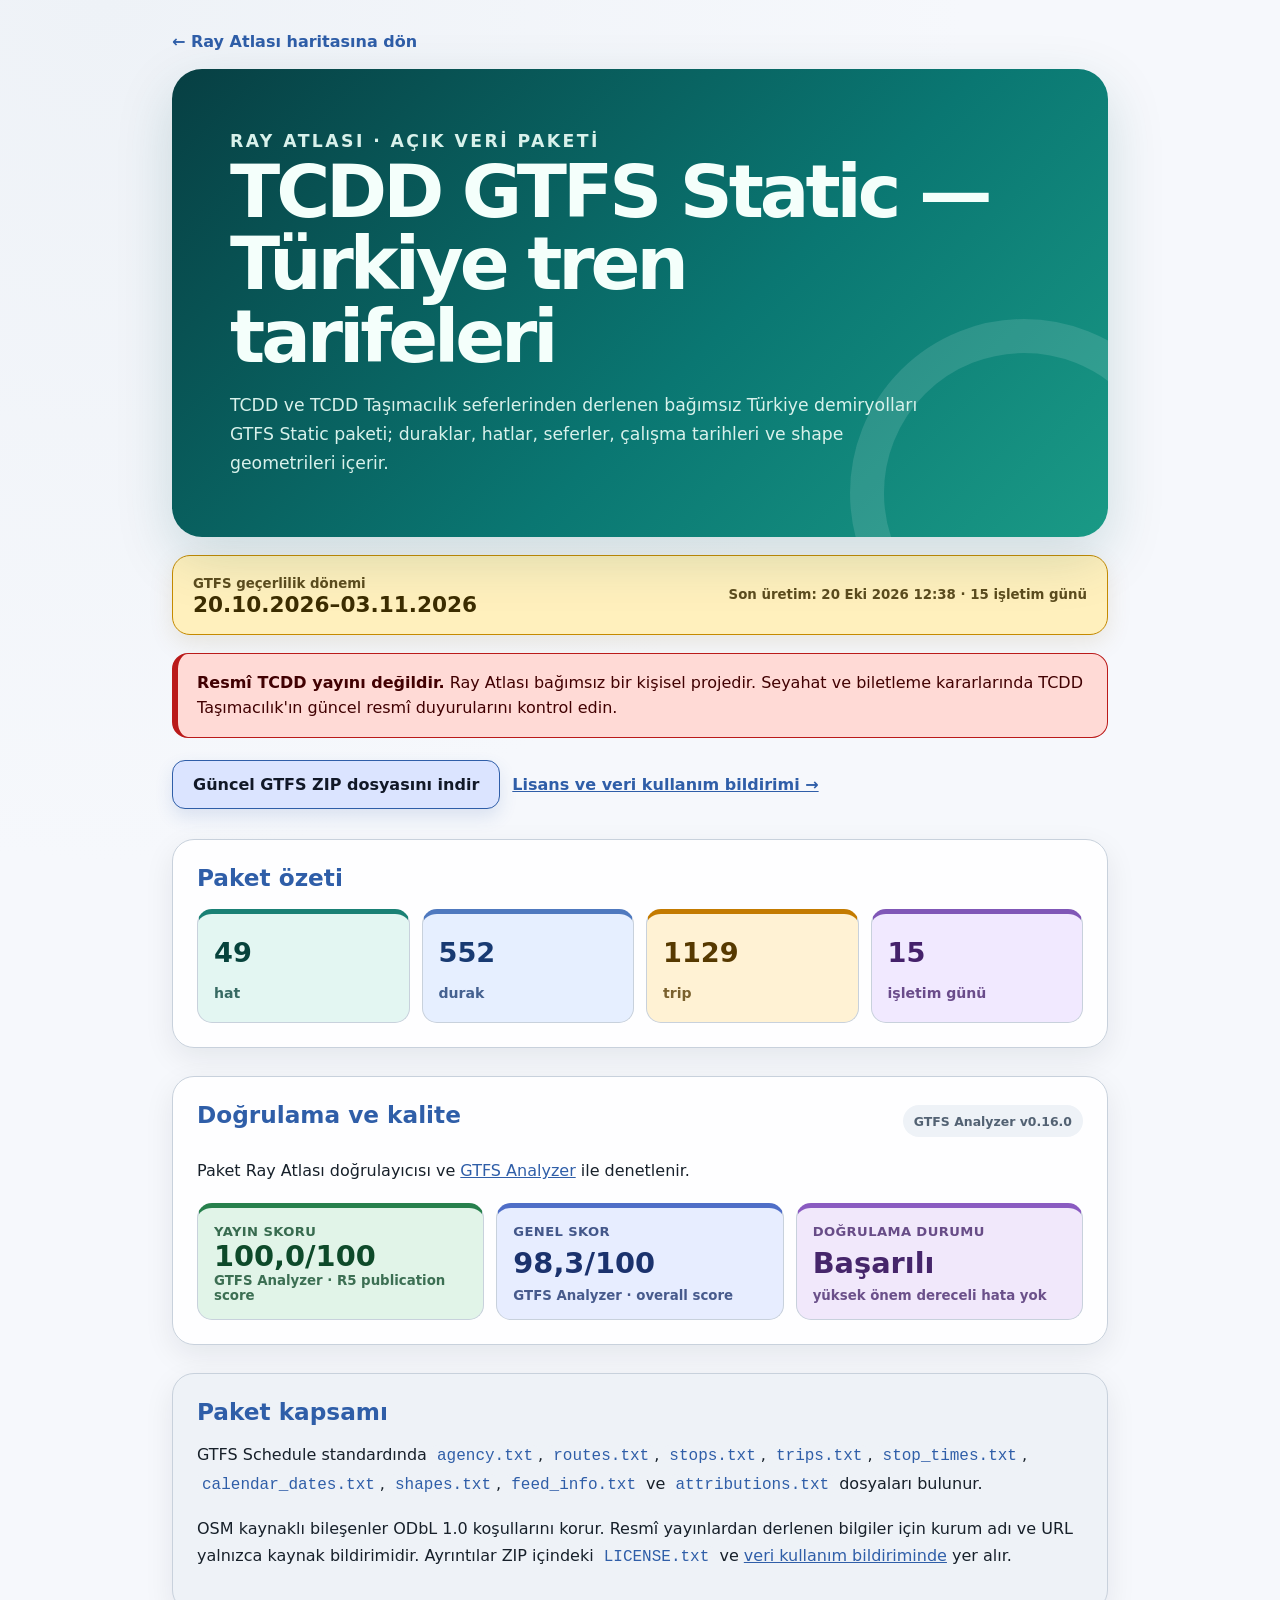
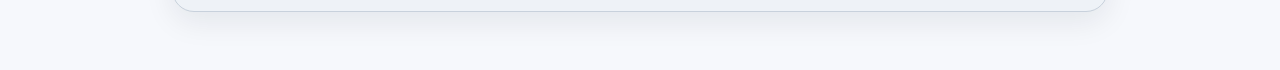
==== gtfs/index.html @ 7797ebd6 "Hat seçimini planlı shape ile sınırla" ====
<!doctype html>
<html lang="tr">
  <head>
    <meta charset="UTF-8" />
    <meta name="viewport" content="width=device-width, initial-scale=1.0" />
    <title>TCDD GTFS Static İndir — Türkiye Tren Tarifeleri | Ray Atlası</title>
    <meta name="description" content="TCDD ve TCDD Taşımacılık seferlerinden derlenen bağımsız Türkiye demiryolları GTFS Static paketi; duraklar, hatlar, seferler, çalışma tarihleri ve shape geometrileri içerir." />
    <meta name="keywords" content="TCDD GTFS, TCDD Taşımacılık GTFS, Türkiye GTFS, tren tarifesi GTFS, GTFS Static indir" />
    <meta name="robots" content="index, follow" />
    <meta name="ray-atlasi-provenance" content="sha256:fd8317ec7fb9552a9656e01d787639be2ee149afa54a4420a0cd7dae3a42f9be" />
    <link rel="provenance" href="../data/provenance.json" />
    <link rel="canonical" href="https://ttezer.github.io/tr-railways/gtfs/" />
    <meta property="og:title" content="TCDD GTFS Static İndir | Ray Atlası" />
    <meta property="og:description" content="TCDD ve TCDD Taşımacılık seferlerinden derlenen bağımsız Türkiye demiryolları GTFS Static paketi; duraklar, hatlar, seferler, çalışma tarihleri ve shape geometrileri içerir." />
    <meta property="og:type" content="website" />
    <meta property="og:url" content="https://ttezer.github.io/tr-railways/gtfs/" />
    <meta property="og:image" content="https://ttezer.github.io/tr-railways/og.png" />
    <script type="application/ld+json">{"@context":"https://schema.org","@type":"Dataset","name":"Türkiye Demiryolları GTFS Static","alternateName":["TCDD GTFS","TCDD Taşımacılık GTFS"],"description":"TCDD ve TCDD Taşımacılık seferlerinden derlenen bağımsız Türkiye demiryolları GTFS Static paketi; duraklar, hatlar, seferler, çalışma tarihleri ve shape geometrileri içerir.","url":"https://ttezer.github.io/tr-railways/gtfs/","inLanguage":"tr","temporalCoverage":"20261020/20261103","dateModified":"2026-10-20","creator":{"@type":"Person","name":"Tacettin Tezer"},"publisher":{"@type":"Organization","name":"Ray Atlası","url":"https://ttezer.github.io/tr-railways/"},"isBasedOn":"https://www.tcddtasimacilik.gov.tr/","license":"https://ttezer.github.io/tr-railways/DATA_LICENSE.txt","distribution":{"@type":"DataDownload","encodingFormat":"application/zip","contentUrl":"https://ttezer.github.io/tr-railways/gtfs/latest.zip","name":"latest.zip"}}</script>
    <style>
      :root {
        color-scheme: light dark;
        font-family: "Google Sans", "Inter", ui-sans-serif, system-ui, -apple-system, sans-serif;
        --page: #f6f8fc;
        --on-page: #17202a;
        --surface: #ffffff;
        --surface-variant: #eef2f7;
        --outline: #c8d1dc;
        --primary: #2f5ea8;
        --primary-hover: #234a88;
        --download-bg: #dbe4ff;
        --download-on: #111827;
        --download-hover: #c8d5f6;
        --warning-container: #fff0bd;
        --on-warning-container: #3c2d00;
        --warning-outline: #c58a00;
        --error-container: #ffdad6;
        --on-error-container: #410002;
        --error-outline: #ba1a1a;
        --muted: #536273;
        --summary-1-bg: #e3f6f2;
        --summary-1-on: #07433c;
        --summary-1-accent: #1a8175;
        --summary-2-bg: #e6efff;
        --summary-2-on: #183a72;
        --summary-2-accent: #4f79bf;
        --summary-3-bg: #fff2d4;
        --summary-3-on: #563900;
        --summary-3-accent: #c47b00;
        --summary-4-bg: #f1e9ff;
        --summary-4-on: #45216b;
        --summary-4-accent: #8057b7;
        --publication-bg: #e1f4e8;
        --publication-on: #0e4a2a;
        --publication-accent: #27804d;
        --overall-bg: #e7edff;
        --overall-on: #1b326d;
        --overall-accent: #4f6ec7;
        --status-bg: #f1e8fb;
        --status-on: #46266b;
        --status-accent: #8a5bc1;
      }
      @media (prefers-color-scheme: dark) {
        :root {
          --page: #0e141b;
          --on-page: #e6ebf2;
          --surface: #161d26;
          --surface-variant: #202a35;
          --outline: #3b4a5b;
          --primary: #b3c9ff;
          --primary-hover: #c7d7ff;
          --download-bg: #cbd8ff;
          --download-on: #111827;
          --download-hover: #dce5ff;
          --warning-container: #4c3b05;
          --on-warning-container: #fff7d6;
          --warning-outline: #e9b93f;
          --error-container: #5a1c17;
          --on-error-container: #ffd9d4;
          --error-outline: #ffb4ab;
          --muted: #b8c3d2;
          --summary-1-bg: #103b36;
          --summary-1-on: #b0f0e4;
          --summary-1-accent: #75d3c4;
          --summary-2-bg: #172d55;
          --summary-2-on: #d5e2ff;
          --summary-2-accent: #9bbcff;
          --summary-3-bg: #49380a;
          --summary-3-on: #ffe9a8;
          --summary-3-accent: #f4c45a;
          --summary-4-bg: #35214f;
          --summary-4-on: #efd9ff;
          --summary-4-accent: #c9a1ef;
          --publication-bg: #123d2a;
          --publication-on: #c8f5d5;
          --publication-accent: #8ddd9e;
          --overall-bg: #172d59;
          --overall-on: #d9e4ff;
          --overall-accent: #a9c2ff;
          --status-bg: #34214b;
          --status-on: #f0dcff;
          --status-accent: #d1a9f4;
        }
      }
      * { box-sizing: border-box; }
      body { margin: 0; background: radial-gradient(circle at 8% 0%, var(--surface-variant) 0, var(--page) 42%, var(--page) 100%); color: var(--on-page); }
      main { max-width: 980px; min-height: 100vh; margin: auto; padding: 32px 22px 64px; }
      .back-link { display: inline-flex; align-items: center; gap: 7px; margin-bottom: 18px; color: var(--primary); font-weight: 750; text-decoration: none; }
      .hero { overflow: hidden; position: relative; padding: clamp(28px, 6vw, 58px); border-radius: 30px; background: linear-gradient(135deg, #073f43, #0a7772 58%, #1a9a86); color: #f4fffb; box-shadow: 0 20px 55px rgb(13 85 84 / 17%); }
      .hero::after { content: ""; position: absolute; width: 280px; height: 280px; right: -90px; bottom: -130px; border: 34px solid rgb(255 255 255 / 12%); border-radius: 50%; }
      .eyebrow { position: relative; z-index: 1; margin: 0 0 13px; color: #ffd36e; font-size: .78rem; font-weight: 850; letter-spacing: .14em; text-transform: uppercase; }
      h1 { position: relative; z-index: 1; max-width: 760px; margin: 0 0 18px; font-size: clamp(2.25rem, 7vw, 4.6rem); line-height: .98; letter-spacing: -.055em; }
      .hero p { position: relative; z-index: 1; max-width: 690px; margin: 0; color: #d8f1eb; font-size: 1.08rem; line-height: 1.7; }
      .validity { display: flex; flex-wrap: wrap; align-items: center; justify-content: space-between; gap: 14px; margin: 18px 0; padding: 17px 20px; border: 1px solid var(--warning-outline); border-radius: 18px; background: var(--warning-container); color: var(--on-warning-container); box-shadow: 0 8px 25px rgb(128 88 0 / 12%); }
      .validity strong { display: block; font-size: 1.35rem; }
      .validity small { color: inherit; font-weight: 650; opacity: .84; }
      .notice { margin: 18px 0; padding: 16px 19px; border: 1px solid var(--error-outline); border-left: 6px solid var(--error-outline); border-radius: 16px; background: var(--error-container); color: var(--on-error-container); line-height: 1.6; }
      .action-row { display: flex; flex-wrap: wrap; align-items: center; gap: 12px; margin: 22px 0 30px; }
      .download { display: inline-flex; align-items: center; gap: 9px; padding: 14px 20px; border: 1px solid var(--primary); border-radius: 13px; background: var(--download-bg); color: var(--download-on); font-weight: 800; text-decoration: none; box-shadow: 0 8px 18px rgb(47 94 168 / 14%); }
      .download:hover, .download:focus-visible { background: var(--download-hover); color: var(--download-on); }
      .secondary { color: var(--primary); font-weight: 750; }
      .section { margin-top: 28px; padding: 24px; border: 1px solid var(--outline); border-radius: 22px; background: color-mix(in srgb, var(--surface) 92%, transparent); box-shadow: 0 10px 30px rgb(15 23 42 / 8%); }
      .section-title-row { display: flex; flex-wrap: wrap; align-items: center; justify-content: space-between; gap: 12px; }
      h2 { margin: 0 0 13px; color: var(--primary); font-size: 1.45rem; }
      p, li { font-size: 1rem; line-height: 1.7; }
      .meta, .score-grid { display: grid; grid-template-columns: repeat(auto-fit, minmax(150px, 1fr)); gap: 12px; margin: 18px 0 0; padding: 0; list-style: none; }
      .meta li, .score-card { min-height: 106px; padding: 16px; border: 1px solid var(--outline); border-top: 5px solid var(--summary-1-accent); border-radius: 15px; background: var(--summary-1-bg); color: var(--summary-1-on); }
      .meta li:nth-child(2) { border-top-color: var(--summary-2-accent); background: var(--summary-2-bg); color: var(--summary-2-on); }
      .meta li:nth-child(3) { border-top-color: var(--summary-3-accent); background: var(--summary-3-bg); color: var(--summary-3-on); }
      .meta li:nth-child(4) { border-top-color: var(--summary-4-accent); background: var(--summary-4-bg); color: var(--summary-4-on); }
      .meta strong { display: block; margin-bottom: 3px; color: inherit; font-size: 1.7rem; }
      .meta span { color: inherit; font-size: .88rem; font-weight: 750; opacity: .78; }
      .score-card { display: flex; flex-direction: column; justify-content: space-between; }
      .score-card.publication { border-top-color: var(--publication-accent); background: var(--publication-bg); color: var(--publication-on); }
      .score-card.overall { border-top-color: var(--overall-accent); background: var(--overall-bg); color: var(--overall-on); }
      .score-card.status { border-top-color: var(--status-accent); background: var(--status-bg); color: var(--status-on); }
      .score-card span { color: inherit; font-size: .82rem; font-weight: 800; letter-spacing: .03em; text-transform: uppercase; opacity: .8; }
      .score-card strong { color: inherit; font-size: 1.8rem; }
      .score-card small { color: inherit; font-weight: 650; opacity: .78; }
      .version-badge { display: inline-flex; align-items: center; min-height: 32px; padding: 6px 11px; border-radius: 999px; background: var(--surface-variant); color: var(--muted); font-size: .78rem; font-weight: 800; }
      .source-card { border-color: var(--outline); background: var(--surface-variant); }
      code { padding: 2px 5px; border-radius: 5px; background: var(--surface-variant); color: var(--primary); }
      a { color: var(--primary); }
      @media (max-width: 620px) { main { padding: 20px 14px 40px; } .hero { border-radius: 22px; padding: 30px 24px; } .section { padding: 19px; } .validity strong { font-size: 1.15rem; } }
    </style>
  </head>
  <body>
    <main>
      <a class="back-link" href="https://ttezer.github.io/tr-railways/">← Ray Atlası haritasına dön</a>
      <section class="hero">
        <p class="eyebrow">Ray Atlası · Açık veri paketi</p>
        <h1>TCDD GTFS Static — Türkiye tren tarifeleri</h1>
        <p>TCDD ve TCDD Taşımacılık seferlerinden derlenen bağımsız Türkiye demiryolları GTFS Static paketi; duraklar, hatlar, seferler, çalışma tarihleri ve shape geometrileri içerir.</p>
      </section>
      <div class="validity" aria-label="GTFS geçerlilik bilgisi">
        <div><small>GTFS geçerlilik dönemi</small><strong>20.10.2026–03.11.2026</strong></div>
        <small>Son üretim: 20 Eki 2026 12:38 · 15 işletim günü</small>
      </div>
      <p class="notice"><strong>Resmî TCDD yayını değildir.</strong> Ray Atlası bağımsız bir kişisel projedir. Seyahat ve biletleme kararlarında TCDD Taşımacılık'ın güncel resmî duyurularını kontrol edin.</p>
      <div class="action-row">
        <a class="download" href="latest.zip" download>Güncel GTFS ZIP dosyasını indir</a>
        <a class="secondary" href="../DATA_LICENSE.txt">Lisans ve veri kullanım bildirimi →</a>
      </div>
      <section class="section">
        <h2>Paket özeti</h2>
        <ul class="meta">
          <li><strong>49</strong><span>hat</span></li>
          <li><strong>552</strong><span>durak</span></li>
          <li><strong>1129</strong><span>trip</span></li>
          <li><strong>15</strong><span>işletim günü</span></li>
        </ul>
      </section>
      <section class="section">
        <div class="section-title-row">
          <h2>Doğrulama ve kalite</h2>
          <span class="version-badge">GTFS Analyzer v0.16.0</span>
        </div>
        <p>Paket Ray Atlası doğrulayıcısı ve <a href="https://github.com/ttezer/gtfs-analyzer">GTFS Analyzer</a> ile denetlenir.</p>
        <div class="score-grid" aria-label="GTFS kalite skorları">
          <article class="score-card publication"><span>Yayın skoru</span><strong>100,0/100</strong><small>GTFS Analyzer · R5 publication score</small></article>
          <article class="score-card overall"><span>Genel skor</span><strong>98,3/100</strong><small>GTFS Analyzer · overall score</small></article>
          <article class="score-card status"><span>Doğrulama durumu</span><strong>Başarılı</strong><small>yüksek önem dereceli hata yok</small></article>
        </div>
      </section>
      <section class="section source-card">
        <h2>Paket kapsamı</h2>
        <p>GTFS Schedule standardında <code>agency.txt</code>, <code>routes.txt</code>, <code>stops.txt</code>, <code>trips.txt</code>, <code>stop_times.txt</code>, <code>calendar_dates.txt</code>, <code>shapes.txt</code>, <code>feed_info.txt</code> ve <code>attributions.txt</code> dosyaları bulunur.</p>
        <p>OSM kaynaklı bileşenler ODbL 1.0 koşullarını korur. Resmî yayınlardan derlenen bilgiler için kurum adı ve URL yalnızca kaynak bildirimidir. Ayrıntılar ZIP içindeki <code>LICENSE.txt</code> ve <a href="../DATA_LICENSE.txt">veri kullanım bildiriminde</a> yer alır.</p>
      </section>
    </main>
  </body>
</html>
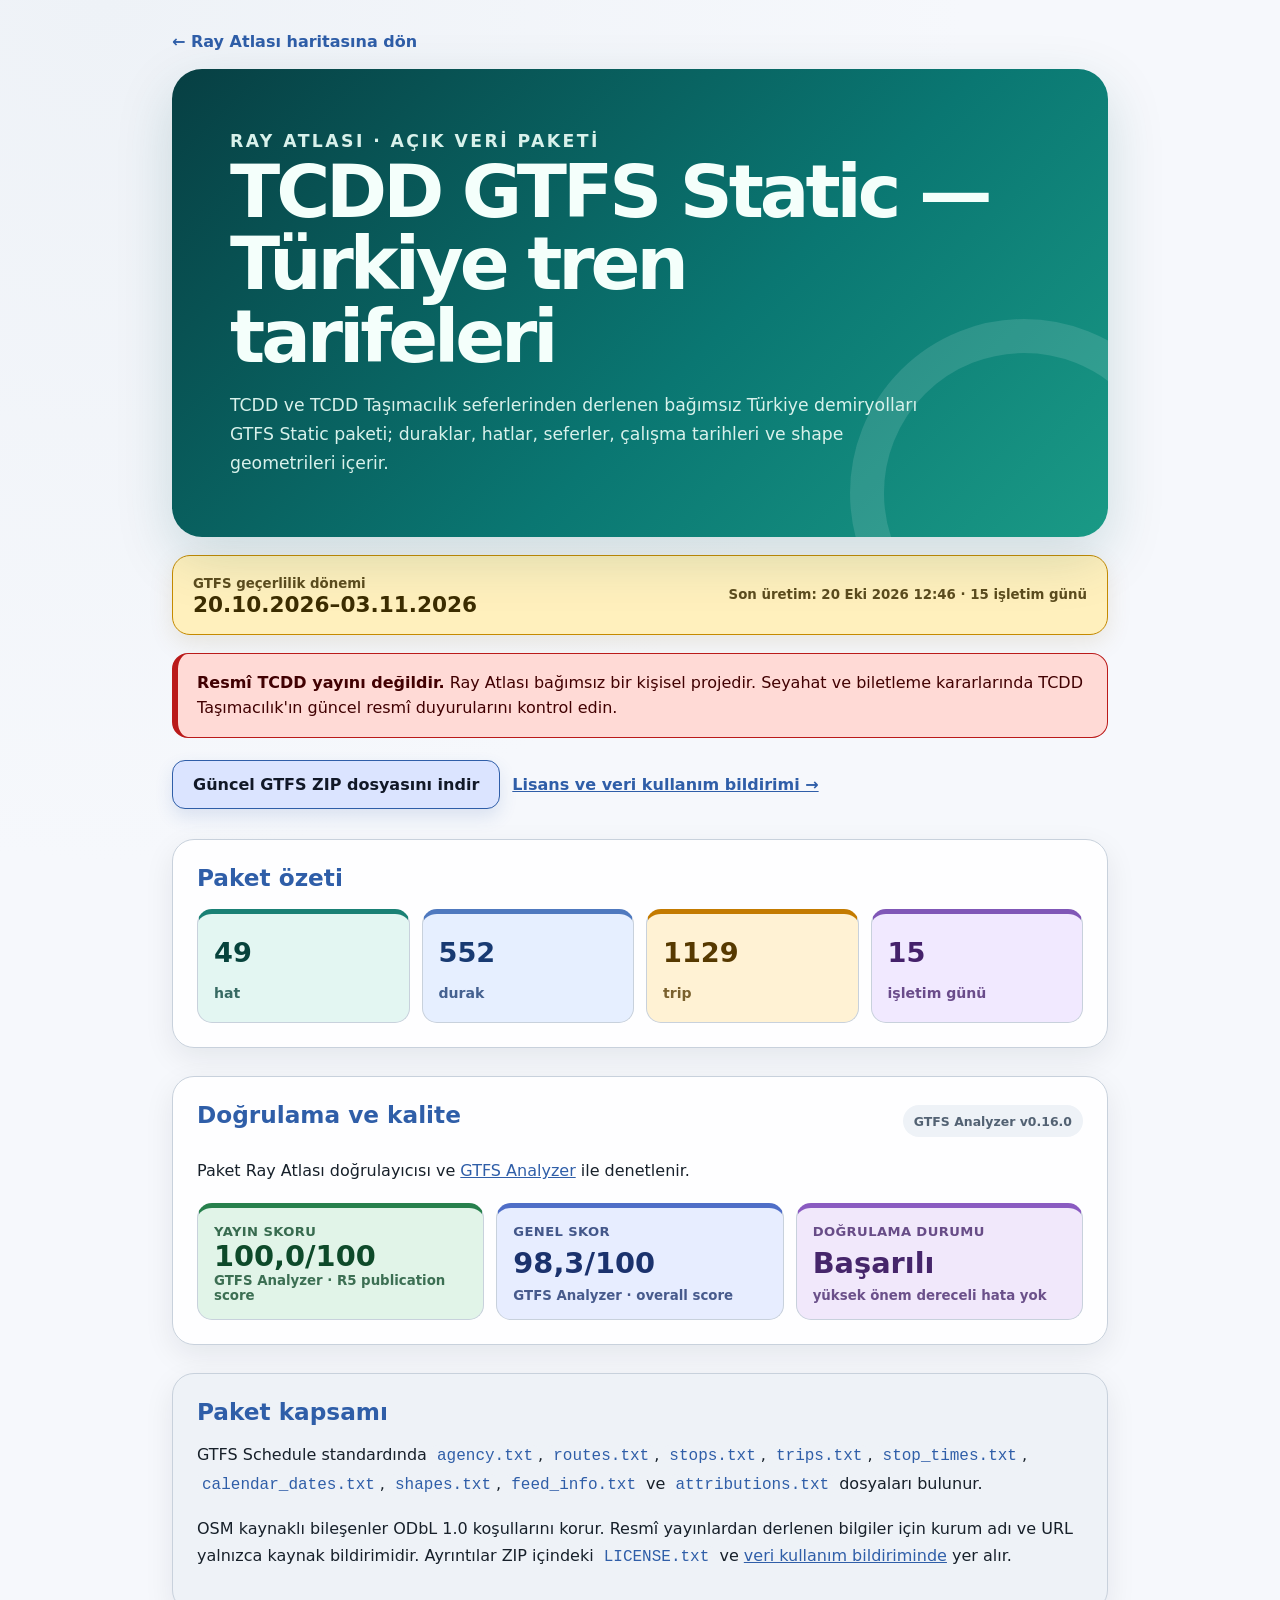
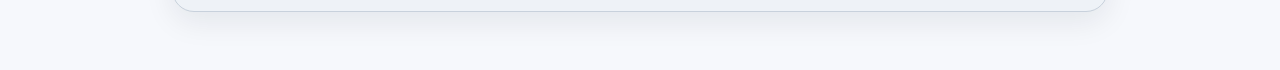
==== commit bce5f6e9: "Hat seçimini route kimliğiyle sınırla" ====
--- a/gtfs/index.html
+++ b/gtfs/index.html
@@ -7,7 +7,7 @@
     <meta name="description" content="TCDD ve TCDD Taşımacılık seferlerinden derlenen bağımsız Türkiye demiryolları GTFS Static paketi; duraklar, hatlar, seferler, çalışma tarihleri ve shape geometrileri içerir." />
     <meta name="keywords" content="TCDD GTFS, TCDD Taşımacılık GTFS, Türkiye GTFS, tren tarifesi GTFS, GTFS Static indir" />
     <meta name="robots" content="index, follow" />
-    <meta name="ray-atlasi-provenance" content="sha256:fd8317ec7fb9552a9656e01d787639be2ee149afa54a4420a0cd7dae3a42f9be" />
+    <meta name="ray-atlasi-provenance" content="sha256:5bba8b780ba9d3855cd7e3fb880c3e521f8c765366666c6b1058f9fb8ddddfd7" />
     <link rel="provenance" href="../data/provenance.json" />
     <link rel="canonical" href="https://ttezer.github.io/tr-railways/gtfs/" />
     <meta property="og:title" content="TCDD GTFS Static İndir | Ray Atlası" />
@@ -153,7 +153,7 @@
       </section>
       <div class="validity" aria-label="GTFS geçerlilik bilgisi">
         <div><small>GTFS geçerlilik dönemi</small><strong>20.10.2026–03.11.2026</strong></div>
-        <small>Son üretim: 20 Eki 2026 12:38 · 15 işletim günü</small>
+        <small>Son üretim: 20 Eki 2026 12:46 · 15 işletim günü</small>
       </div>
       <p class="notice"><strong>Resmî TCDD yayını değildir.</strong> Ray Atlası bağımsız bir kişisel projedir. Seyahat ve biletleme kararlarında TCDD Taşımacılık'ın güncel resmî duyurularını kontrol edin.</p>
       <div class="action-row">
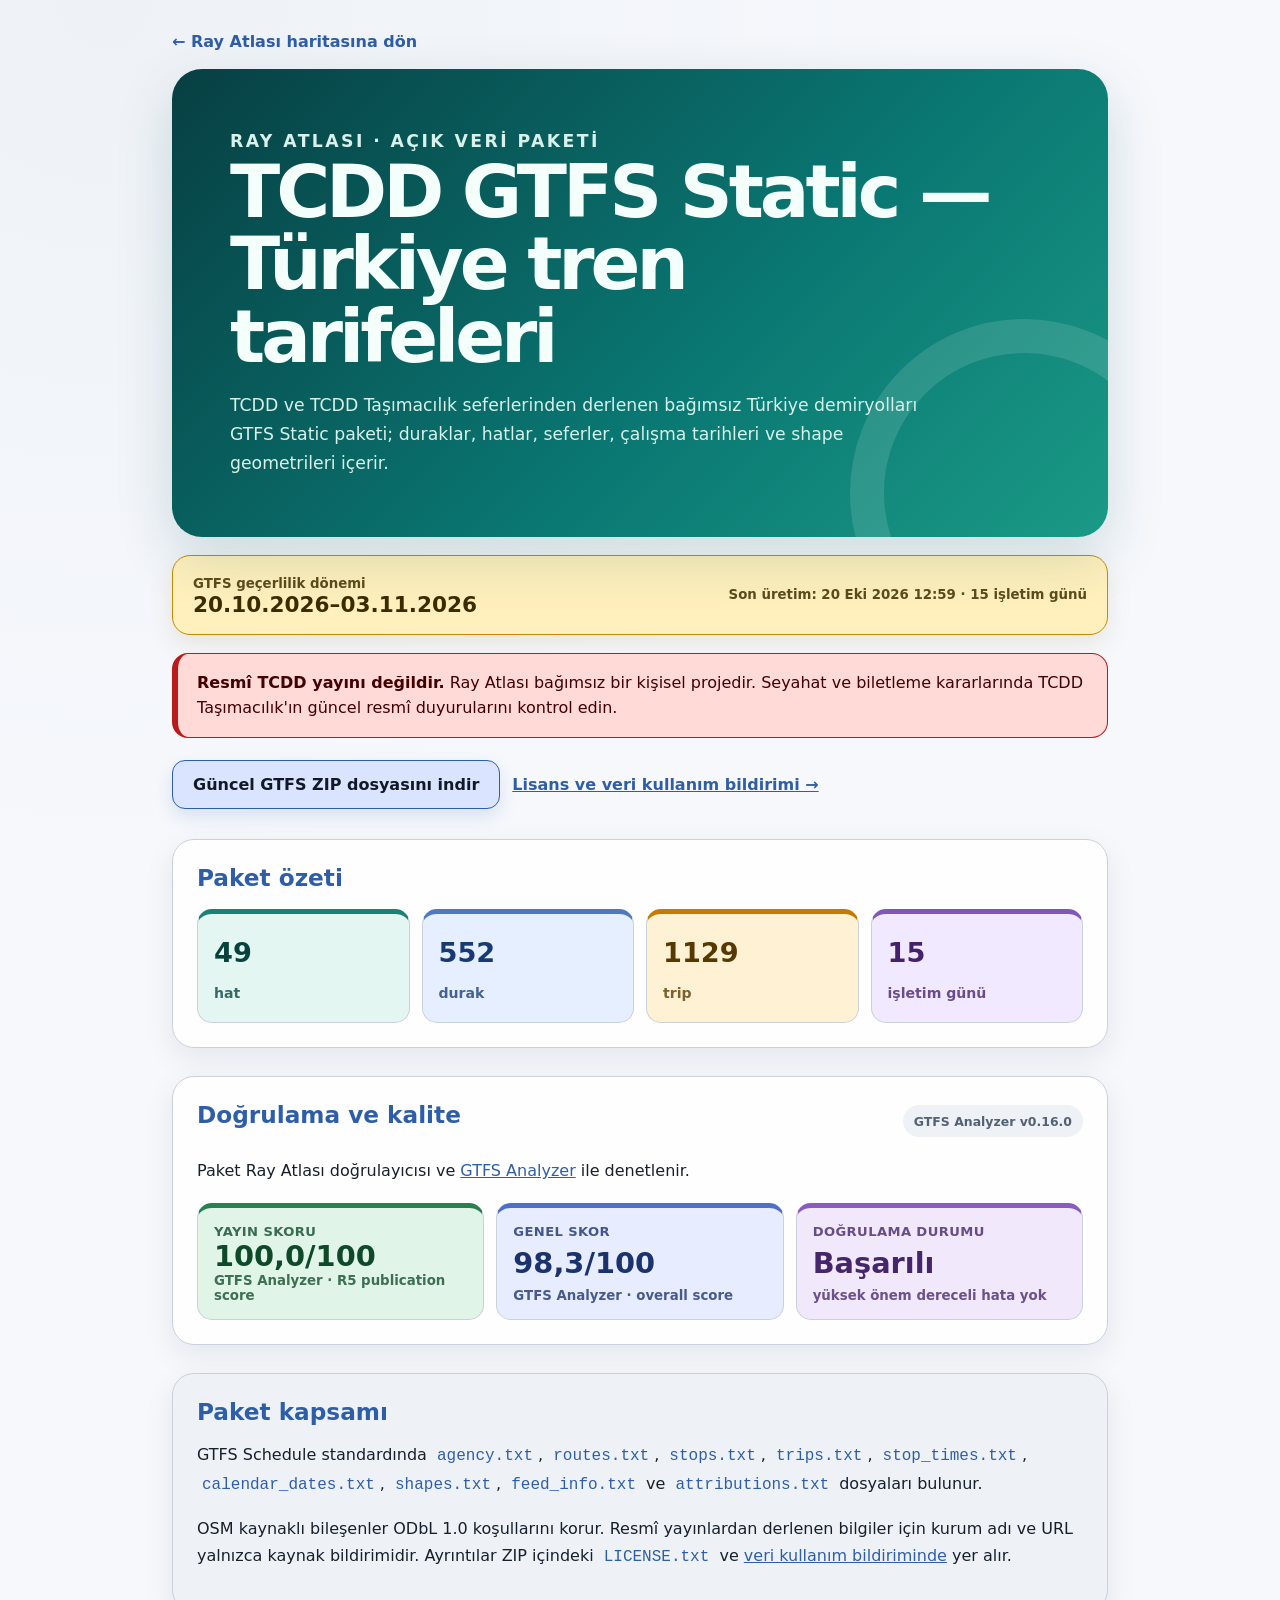
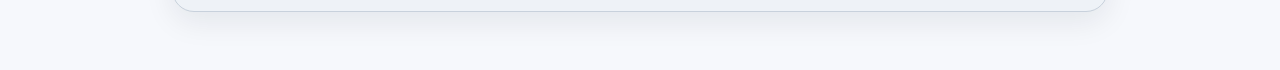
==== commit d1d77823: "Dönemsel güzergâhı sarı kesik çizgiyle göster" ====
--- a/gtfs/index.html
+++ b/gtfs/index.html
@@ -7,7 +7,7 @@
     <meta name="description" content="TCDD ve TCDD Taşımacılık seferlerinden derlenen bağımsız Türkiye demiryolları GTFS Static paketi; duraklar, hatlar, seferler, çalışma tarihleri ve shape geometrileri içerir." />
     <meta name="keywords" content="TCDD GTFS, TCDD Taşımacılık GTFS, Türkiye GTFS, tren tarifesi GTFS, GTFS Static indir" />
     <meta name="robots" content="index, follow" />
-    <meta name="ray-atlasi-provenance" content="sha256:5bba8b780ba9d3855cd7e3fb880c3e521f8c765366666c6b1058f9fb8ddddfd7" />
+    <meta name="ray-atlasi-provenance" content="sha256:0eccebb1f9554f58e1b5124028da2566ebaa631e63da2fe2954dd3a82b142288" />
     <link rel="provenance" href="../data/provenance.json" />
     <link rel="canonical" href="https://ttezer.github.io/tr-railways/gtfs/" />
     <meta property="og:title" content="TCDD GTFS Static İndir | Ray Atlası" />
@@ -153,7 +153,7 @@
       </section>
       <div class="validity" aria-label="GTFS geçerlilik bilgisi">
         <div><small>GTFS geçerlilik dönemi</small><strong>20.10.2026–03.11.2026</strong></div>
-        <small>Son üretim: 20 Eki 2026 12:46 · 15 işletim günü</small>
+        <small>Son üretim: 20 Eki 2026 12:59 · 15 işletim günü</small>
       </div>
       <p class="notice"><strong>Resmî TCDD yayını değildir.</strong> Ray Atlası bağımsız bir kişisel projedir. Seyahat ve biletleme kararlarında TCDD Taşımacılık'ın güncel resmî duyurularını kontrol edin.</p>
       <div class="action-row">
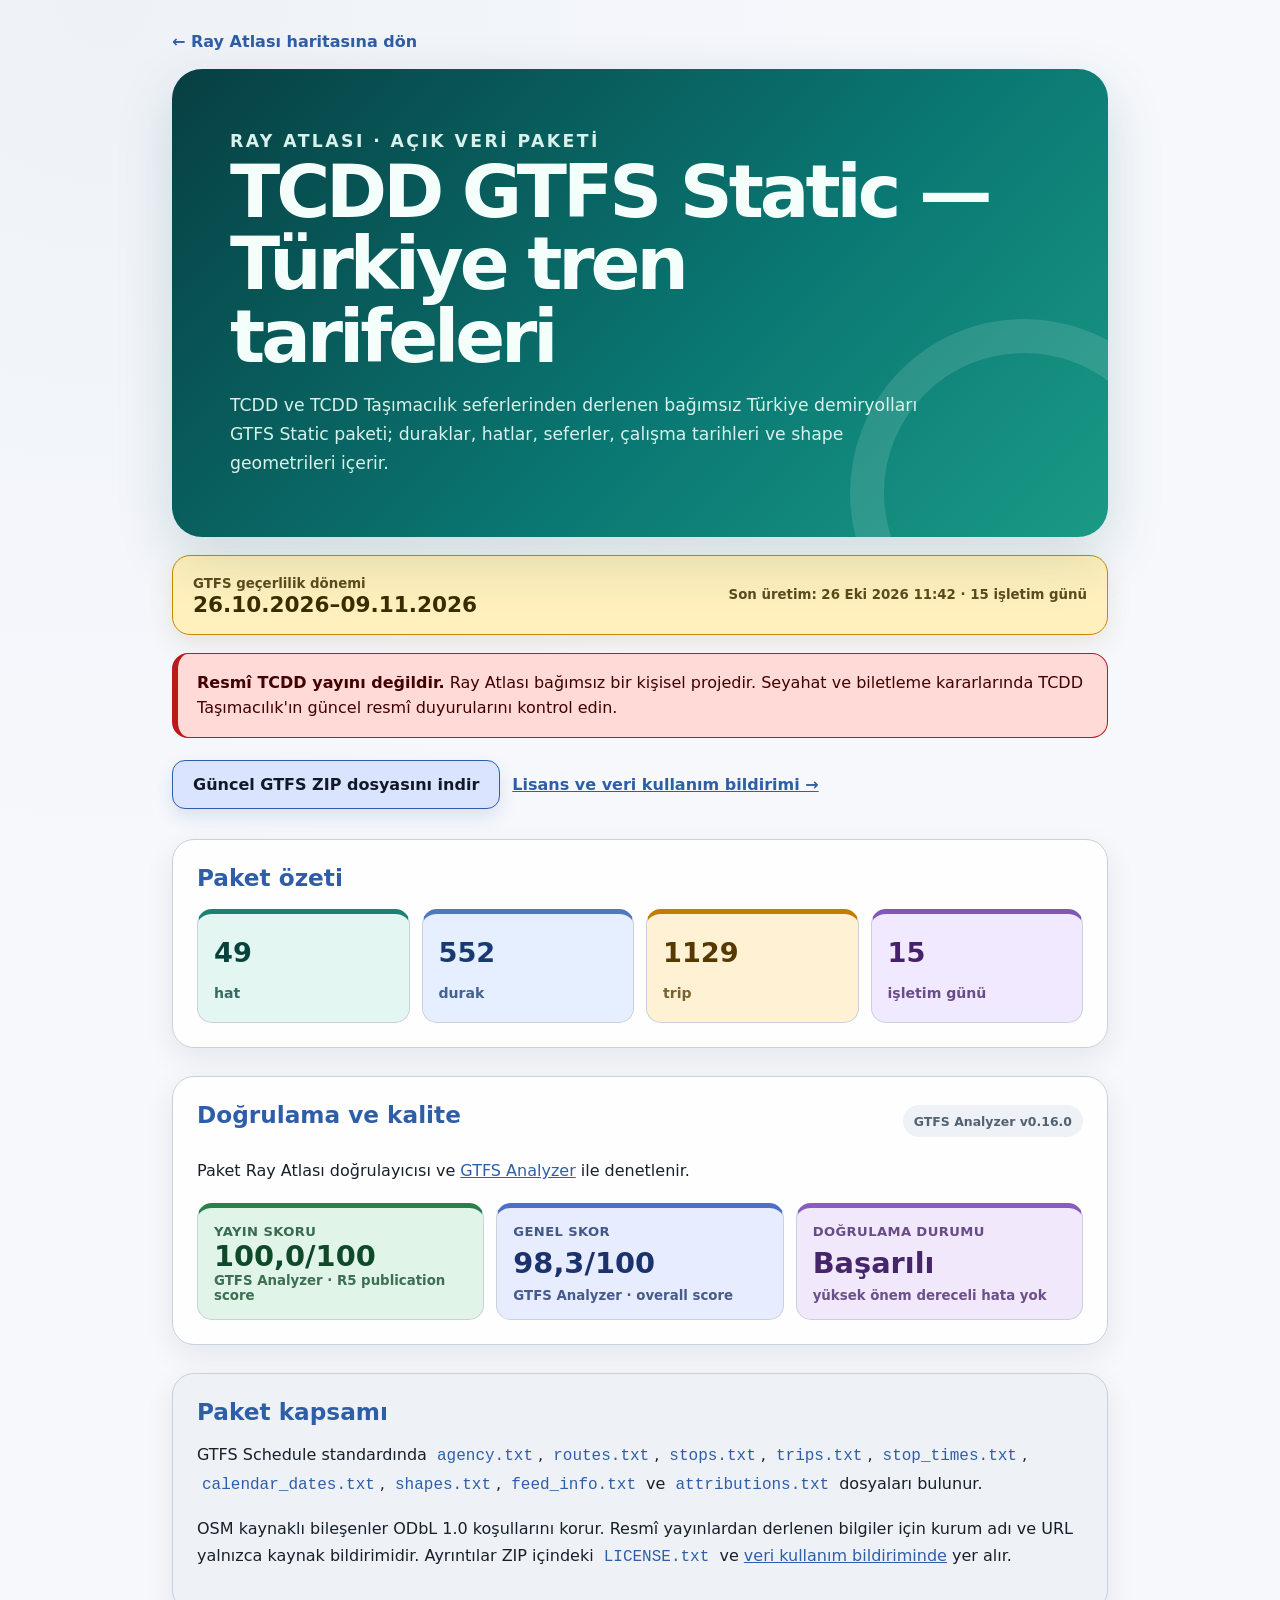
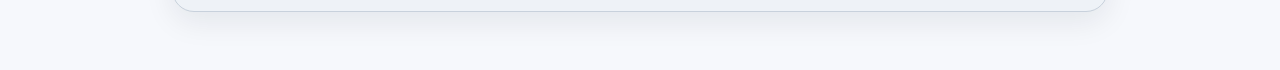
==== commit 89bebb5f: "26 Ekim haftalık tarife verisini yayımla" ====
--- a/gtfs/index.html
+++ b/gtfs/index.html
@@ -7,7 +7,7 @@
     <meta name="description" content="TCDD ve TCDD Taşımacılık seferlerinden derlenen bağımsız Türkiye demiryolları GTFS Static paketi; duraklar, hatlar, seferler, çalışma tarihleri ve shape geometrileri içerir." />
     <meta name="keywords" content="TCDD GTFS, TCDD Taşımacılık GTFS, Türkiye GTFS, tren tarifesi GTFS, GTFS Static indir" />
     <meta name="robots" content="index, follow" />
-    <meta name="ray-atlasi-provenance" content="sha256:0eccebb1f9554f58e1b5124028da2566ebaa631e63da2fe2954dd3a82b142288" />
+    <meta name="ray-atlasi-provenance" content="sha256:1fa3671c1c66b99448bc9ecc65168c229115ef9edeec285cd223e025d81bc97a" />
     <link rel="provenance" href="../data/provenance.json" />
     <link rel="canonical" href="https://ttezer.github.io/tr-railways/gtfs/" />
     <meta property="og:title" content="TCDD GTFS Static İndir | Ray Atlası" />
@@ -15,7 +15,7 @@
     <meta property="og:type" content="website" />
     <meta property="og:url" content="https://ttezer.github.io/tr-railways/gtfs/" />
     <meta property="og:image" content="https://ttezer.github.io/tr-railways/og.png" />
-    <script type="application/ld+json">{"@context":"https://schema.org","@type":"Dataset","name":"Türkiye Demiryolları GTFS Static","alternateName":["TCDD GTFS","TCDD Taşımacılık GTFS"],"description":"TCDD ve TCDD Taşımacılık seferlerinden derlenen bağımsız Türkiye demiryolları GTFS Static paketi; duraklar, hatlar, seferler, çalışma tarihleri ve shape geometrileri içerir.","url":"https://ttezer.github.io/tr-railways/gtfs/","inLanguage":"tr","temporalCoverage":"20261020/20261103","dateModified":"2026-10-20","creator":{"@type":"Person","name":"Tacettin Tezer"},"publisher":{"@type":"Organization","name":"Ray Atlası","url":"https://ttezer.github.io/tr-railways/"},"isBasedOn":"https://www.tcddtasimacilik.gov.tr/","license":"https://ttezer.github.io/tr-railways/DATA_LICENSE.txt","distribution":{"@type":"DataDownload","encodingFormat":"application/zip","contentUrl":"https://ttezer.github.io/tr-railways/gtfs/latest.zip","name":"latest.zip"}}</script>
+    <script type="application/ld+json">{"@context":"https://schema.org","@type":"Dataset","name":"Türkiye Demiryolları GTFS Static","alternateName":["TCDD GTFS","TCDD Taşımacılık GTFS"],"description":"TCDD ve TCDD Taşımacılık seferlerinden derlenen bağımsız Türkiye demiryolları GTFS Static paketi; duraklar, hatlar, seferler, çalışma tarihleri ve shape geometrileri içerir.","url":"https://ttezer.github.io/tr-railways/gtfs/","inLanguage":"tr","temporalCoverage":"20261026/20261109","dateModified":"2026-10-26","creator":{"@type":"Person","name":"Tacettin Tezer"},"publisher":{"@type":"Organization","name":"Ray Atlası","url":"https://ttezer.github.io/tr-railways/"},"isBasedOn":"https://www.tcddtasimacilik.gov.tr/","license":"https://ttezer.github.io/tr-railways/DATA_LICENSE.txt","distribution":{"@type":"DataDownload","encodingFormat":"application/zip","contentUrl":"https://ttezer.github.io/tr-railways/gtfs/latest.zip","name":"latest.zip"}}</script>
     <style>
       :root {
         color-scheme: light dark;
@@ -152,8 +152,8 @@
         <p>TCDD ve TCDD Taşımacılık seferlerinden derlenen bağımsız Türkiye demiryolları GTFS Static paketi; duraklar, hatlar, seferler, çalışma tarihleri ve shape geometrileri içerir.</p>
       </section>
       <div class="validity" aria-label="GTFS geçerlilik bilgisi">
-        <div><small>GTFS geçerlilik dönemi</small><strong>20.10.2026–03.11.2026</strong></div>
-        <small>Son üretim: 20 Eki 2026 12:59 · 15 işletim günü</small>
+        <div><small>GTFS geçerlilik dönemi</small><strong>26.10.2026–09.11.2026</strong></div>
+        <small>Son üretim: 26 Eki 2026 11:42 · 15 işletim günü</small>
       </div>
       <p class="notice"><strong>Resmî TCDD yayını değildir.</strong> Ray Atlası bağımsız bir kişisel projedir. Seyahat ve biletleme kararlarında TCDD Taşımacılık'ın güncel resmî duyurularını kontrol edin.</p>
       <div class="action-row">
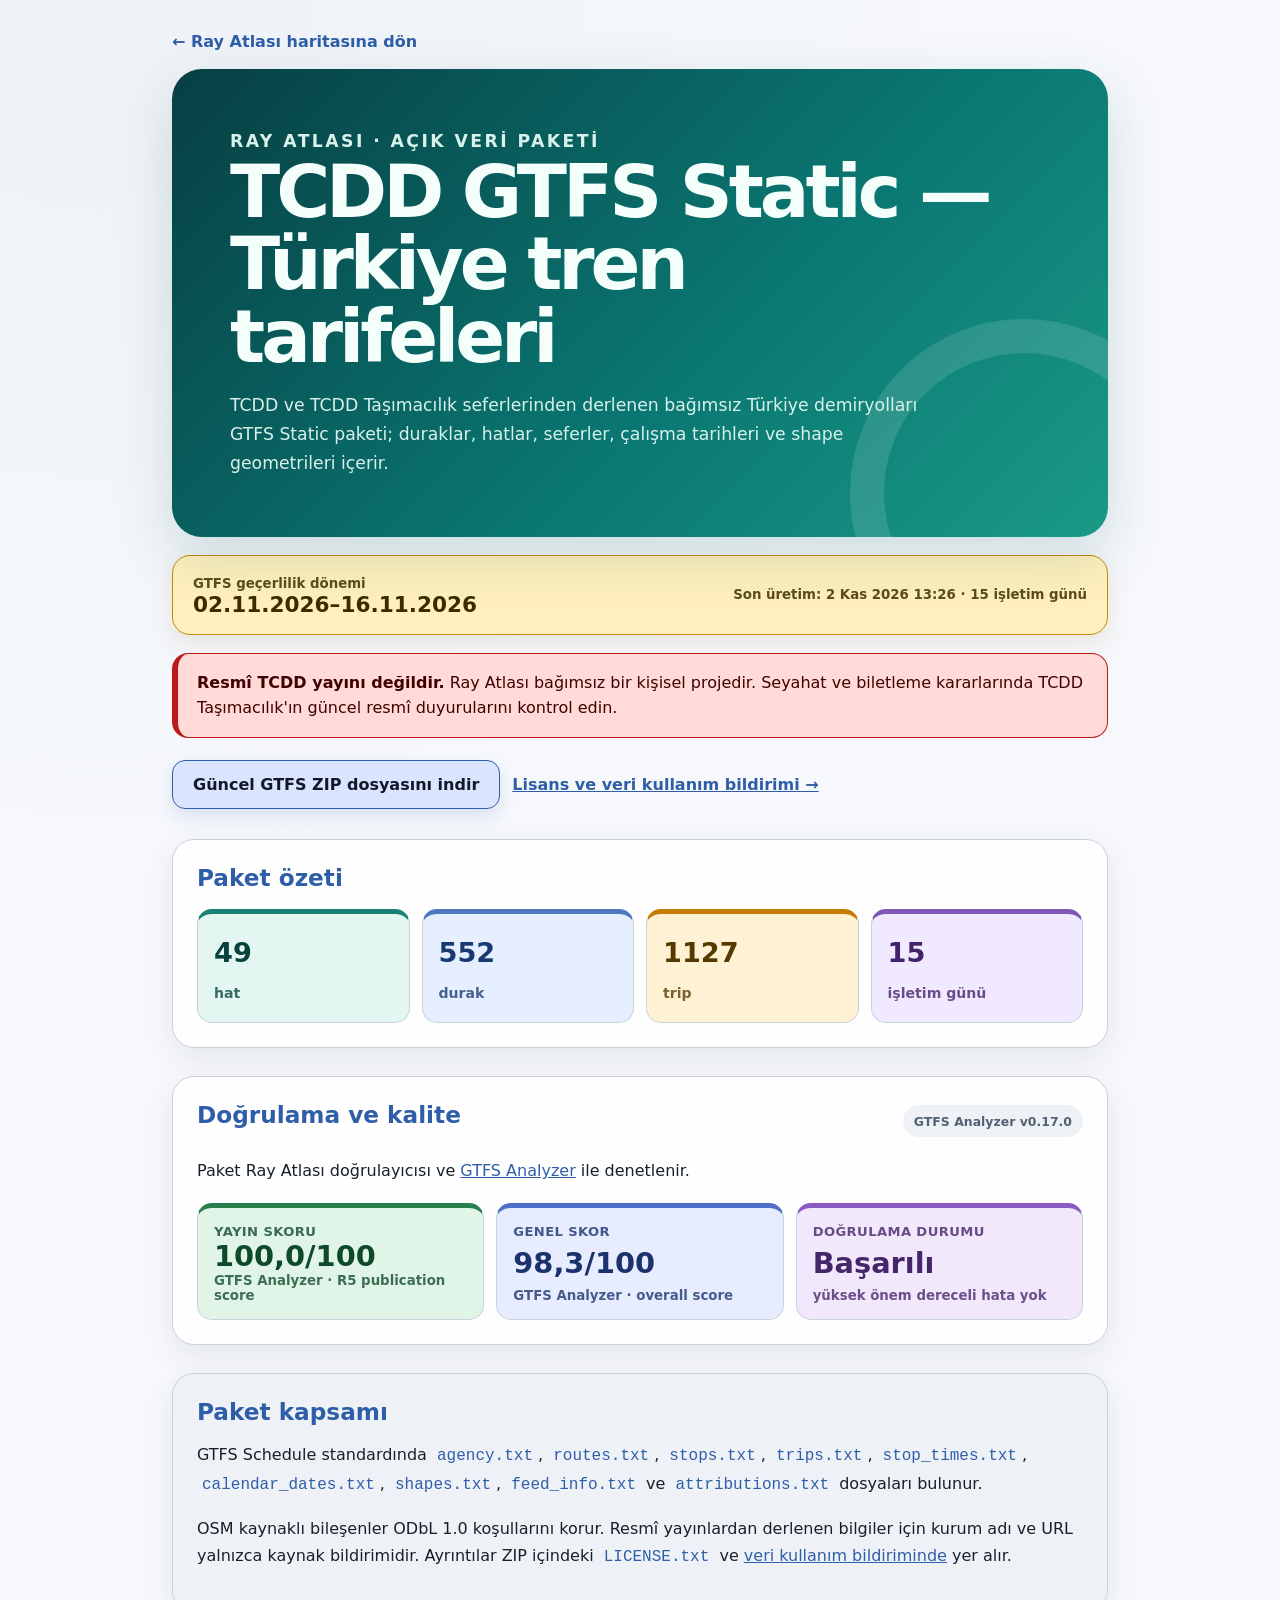
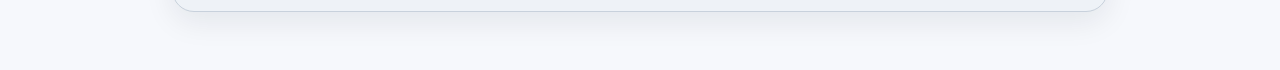
==== commit 38b5e2d4: "2 Kasım haftalık tarife verisini yayımla" ====
--- a/gtfs/index.html
+++ b/gtfs/index.html
@@ -7,7 +7,7 @@
     <meta name="description" content="TCDD ve TCDD Taşımacılık seferlerinden derlenen bağımsız Türkiye demiryolları GTFS Static paketi; duraklar, hatlar, seferler, çalışma tarihleri ve shape geometrileri içerir." />
     <meta name="keywords" content="TCDD GTFS, TCDD Taşımacılık GTFS, Türkiye GTFS, tren tarifesi GTFS, GTFS Static indir" />
     <meta name="robots" content="index, follow" />
-    <meta name="ray-atlasi-provenance" content="sha256:1fa3671c1c66b99448bc9ecc65168c229115ef9edeec285cd223e025d81bc97a" />
+    <meta name="ray-atlasi-provenance" content="sha256:f2ec594260cda8b9deaa704629d91cad0d10840006c49f9cad7ad3f1045a24d2" />
     <link rel="provenance" href="../data/provenance.json" />
     <link rel="canonical" href="https://ttezer.github.io/tr-railways/gtfs/" />
     <meta property="og:title" content="TCDD GTFS Static İndir | Ray Atlası" />
@@ -15,7 +15,7 @@
     <meta property="og:type" content="website" />
     <meta property="og:url" content="https://ttezer.github.io/tr-railways/gtfs/" />
     <meta property="og:image" content="https://ttezer.github.io/tr-railways/og.png" />
-    <script type="application/ld+json">{"@context":"https://schema.org","@type":"Dataset","name":"Türkiye Demiryolları GTFS Static","alternateName":["TCDD GTFS","TCDD Taşımacılık GTFS"],"description":"TCDD ve TCDD Taşımacılık seferlerinden derlenen bağımsız Türkiye demiryolları GTFS Static paketi; duraklar, hatlar, seferler, çalışma tarihleri ve shape geometrileri içerir.","url":"https://ttezer.github.io/tr-railways/gtfs/","inLanguage":"tr","temporalCoverage":"20261026/20261109","dateModified":"2026-10-26","creator":{"@type":"Person","name":"Tacettin Tezer"},"publisher":{"@type":"Organization","name":"Ray Atlası","url":"https://ttezer.github.io/tr-railways/"},"isBasedOn":"https://www.tcddtasimacilik.gov.tr/","license":"https://ttezer.github.io/tr-railways/DATA_LICENSE.txt","distribution":{"@type":"DataDownload","encodingFormat":"application/zip","contentUrl":"https://ttezer.github.io/tr-railways/gtfs/latest.zip","name":"latest.zip"}}</script>
+    <script type="application/ld+json">{"@context":"https://schema.org","@type":"Dataset","name":"Türkiye Demiryolları GTFS Static","alternateName":["TCDD GTFS","TCDD Taşımacılık GTFS"],"description":"TCDD ve TCDD Taşımacılık seferlerinden derlenen bağımsız Türkiye demiryolları GTFS Static paketi; duraklar, hatlar, seferler, çalışma tarihleri ve shape geometrileri içerir.","url":"https://ttezer.github.io/tr-railways/gtfs/","inLanguage":"tr","temporalCoverage":"20261102/20261116","dateModified":"2026-11-02","creator":{"@type":"Person","name":"Tacettin Tezer"},"publisher":{"@type":"Organization","name":"Ray Atlası","url":"https://ttezer.github.io/tr-railways/"},"isBasedOn":"https://www.tcddtasimacilik.gov.tr/","license":"https://ttezer.github.io/tr-railways/DATA_LICENSE.txt","distribution":{"@type":"DataDownload","encodingFormat":"application/zip","contentUrl":"https://ttezer.github.io/tr-railways/gtfs/latest.zip","name":"latest.zip"}}</script>
     <style>
       :root {
         color-scheme: light dark;
@@ -152,8 +152,8 @@
         <p>TCDD ve TCDD Taşımacılık seferlerinden derlenen bağımsız Türkiye demiryolları GTFS Static paketi; duraklar, hatlar, seferler, çalışma tarihleri ve shape geometrileri içerir.</p>
       </section>
       <div class="validity" aria-label="GTFS geçerlilik bilgisi">
-        <div><small>GTFS geçerlilik dönemi</small><strong>26.10.2026–09.11.2026</strong></div>
-        <small>Son üretim: 26 Eki 2026 11:42 · 15 işletim günü</small>
+        <div><small>GTFS geçerlilik dönemi</small><strong>02.11.2026–16.11.2026</strong></div>
+        <small>Son üretim: 2 Kas 2026 13:26 · 15 işletim günü</small>
       </div>
       <p class="notice"><strong>Resmî TCDD yayını değildir.</strong> Ray Atlası bağımsız bir kişisel projedir. Seyahat ve biletleme kararlarında TCDD Taşımacılık'ın güncel resmî duyurularını kontrol edin.</p>
       <div class="action-row">
@@ -165,14 +165,14 @@
         <ul class="meta">
           <li><strong>49</strong><span>hat</span></li>
           <li><strong>552</strong><span>durak</span></li>
-          <li><strong>1129</strong><span>trip</span></li>
+          <li><strong>1127</strong><span>trip</span></li>
           <li><strong>15</strong><span>işletim günü</span></li>
         </ul>
       </section>
       <section class="section">
         <div class="section-title-row">
           <h2>Doğrulama ve kalite</h2>
-          <span class="version-badge">GTFS Analyzer v0.16.0</span>
+          <span class="version-badge">GTFS Analyzer v0.17.0</span>
         </div>
         <p>Paket Ray Atlası doğrulayıcısı ve <a href="https://github.com/ttezer/gtfs-analyzer">GTFS Analyzer</a> ile denetlenir.</p>
         <div class="score-grid" aria-label="GTFS kalite skorları">
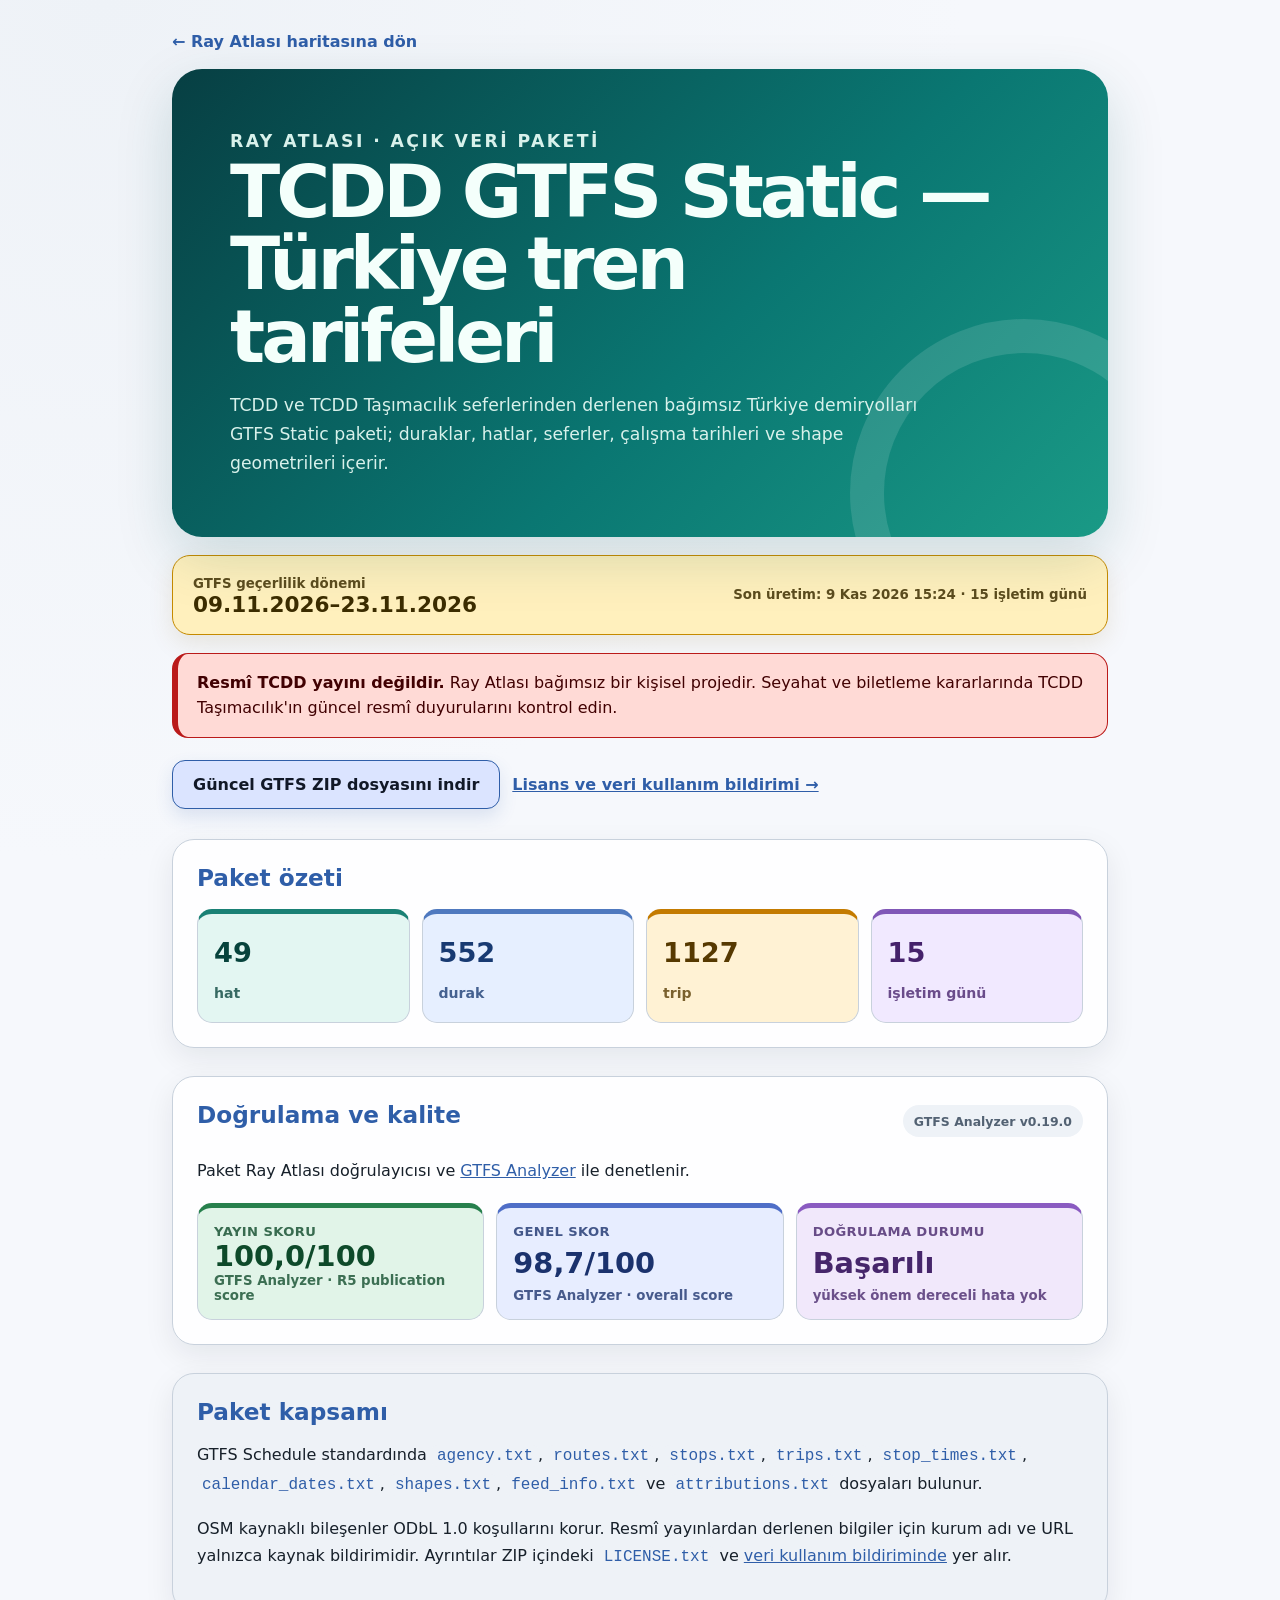
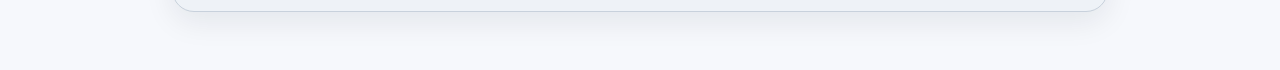
==== commit e81f43b7: "9 Kasım eksik tarifeleri yayımla" ====
--- a/gtfs/index.html
+++ b/gtfs/index.html
@@ -7,7 +7,7 @@
     <meta name="description" content="TCDD ve TCDD Taşımacılık seferlerinden derlenen bağımsız Türkiye demiryolları GTFS Static paketi; duraklar, hatlar, seferler, çalışma tarihleri ve shape geometrileri içerir." />
     <meta name="keywords" content="TCDD GTFS, TCDD Taşımacılık GTFS, Türkiye GTFS, tren tarifesi GTFS, GTFS Static indir" />
     <meta name="robots" content="index, follow" />
-    <meta name="ray-atlasi-provenance" content="sha256:f2ec594260cda8b9deaa704629d91cad0d10840006c49f9cad7ad3f1045a24d2" />
+    <meta name="ray-atlasi-provenance" content="sha256:60a9581d56e66568e02153fd04eb66c9d73c7ea7bf2c5eab22659f207739d9f8" />
     <link rel="provenance" href="../data/provenance.json" />
     <link rel="canonical" href="https://ttezer.github.io/tr-railways/gtfs/" />
     <meta property="og:title" content="TCDD GTFS Static İndir | Ray Atlası" />
@@ -15,7 +15,7 @@
     <meta property="og:type" content="website" />
     <meta property="og:url" content="https://ttezer.github.io/tr-railways/gtfs/" />
     <meta property="og:image" content="https://ttezer.github.io/tr-railways/og.png" />
-    <script type="application/ld+json">{"@context":"https://schema.org","@type":"Dataset","name":"Türkiye Demiryolları GTFS Static","alternateName":["TCDD GTFS","TCDD Taşımacılık GTFS"],"description":"TCDD ve TCDD Taşımacılık seferlerinden derlenen bağımsız Türkiye demiryolları GTFS Static paketi; duraklar, hatlar, seferler, çalışma tarihleri ve shape geometrileri içerir.","url":"https://ttezer.github.io/tr-railways/gtfs/","inLanguage":"tr","temporalCoverage":"20261102/20261116","dateModified":"2026-11-02","creator":{"@type":"Person","name":"Tacettin Tezer"},"publisher":{"@type":"Organization","name":"Ray Atlası","url":"https://ttezer.github.io/tr-railways/"},"isBasedOn":"https://www.tcddtasimacilik.gov.tr/","license":"https://ttezer.github.io/tr-railways/DATA_LICENSE.txt","distribution":{"@type":"DataDownload","encodingFormat":"application/zip","contentUrl":"https://ttezer.github.io/tr-railways/gtfs/latest.zip","name":"latest.zip"}}</script>
+    <script type="application/ld+json">{"@context":"https://schema.org","@type":"Dataset","name":"Türkiye Demiryolları GTFS Static","alternateName":["TCDD GTFS","TCDD Taşımacılık GTFS"],"description":"TCDD ve TCDD Taşımacılık seferlerinden derlenen bağımsız Türkiye demiryolları GTFS Static paketi; duraklar, hatlar, seferler, çalışma tarihleri ve shape geometrileri içerir.","url":"https://ttezer.github.io/tr-railways/gtfs/","inLanguage":"tr","temporalCoverage":"20261109/20261123","dateModified":"2026-11-09","creator":{"@type":"Person","name":"Tacettin Tezer"},"publisher":{"@type":"Organization","name":"Ray Atlası","url":"https://ttezer.github.io/tr-railways/"},"isBasedOn":"https://www.tcddtasimacilik.gov.tr/","license":"https://ttezer.github.io/tr-railways/DATA_LICENSE.txt","distribution":{"@type":"DataDownload","encodingFormat":"application/zip","contentUrl":"https://ttezer.github.io/tr-railways/gtfs/latest.zip","name":"latest.zip"}}</script>
     <style>
       :root {
         color-scheme: light dark;
@@ -152,8 +152,8 @@
         <p>TCDD ve TCDD Taşımacılık seferlerinden derlenen bağımsız Türkiye demiryolları GTFS Static paketi; duraklar, hatlar, seferler, çalışma tarihleri ve shape geometrileri içerir.</p>
       </section>
       <div class="validity" aria-label="GTFS geçerlilik bilgisi">
-        <div><small>GTFS geçerlilik dönemi</small><strong>02.11.2026–16.11.2026</strong></div>
-        <small>Son üretim: 2 Kas 2026 13:26 · 15 işletim günü</small>
+        <div><small>GTFS geçerlilik dönemi</small><strong>09.11.2026–23.11.2026</strong></div>
+        <small>Son üretim: 9 Kas 2026 15:24 · 15 işletim günü</small>
       </div>
       <p class="notice"><strong>Resmî TCDD yayını değildir.</strong> Ray Atlası bağımsız bir kişisel projedir. Seyahat ve biletleme kararlarında TCDD Taşımacılık'ın güncel resmî duyurularını kontrol edin.</p>
       <div class="action-row">
@@ -172,12 +172,12 @@
       <section class="section">
         <div class="section-title-row">
           <h2>Doğrulama ve kalite</h2>
-          <span class="version-badge">GTFS Analyzer v0.17.0</span>
+          <span class="version-badge">GTFS Analyzer v0.19.0</span>
         </div>
         <p>Paket Ray Atlası doğrulayıcısı ve <a href="https://github.com/ttezer/gtfs-analyzer">GTFS Analyzer</a> ile denetlenir.</p>
         <div class="score-grid" aria-label="GTFS kalite skorları">
           <article class="score-card publication"><span>Yayın skoru</span><strong>100,0/100</strong><small>GTFS Analyzer · R5 publication score</small></article>
-          <article class="score-card overall"><span>Genel skor</span><strong>98,3/100</strong><small>GTFS Analyzer · overall score</small></article>
+          <article class="score-card overall"><span>Genel skor</span><strong>98,7/100</strong><small>GTFS Analyzer · overall score</small></article>
           <article class="score-card status"><span>Doğrulama durumu</span><strong>Başarılı</strong><small>yüksek önem dereceli hata yok</small></article>
         </div>
       </section>
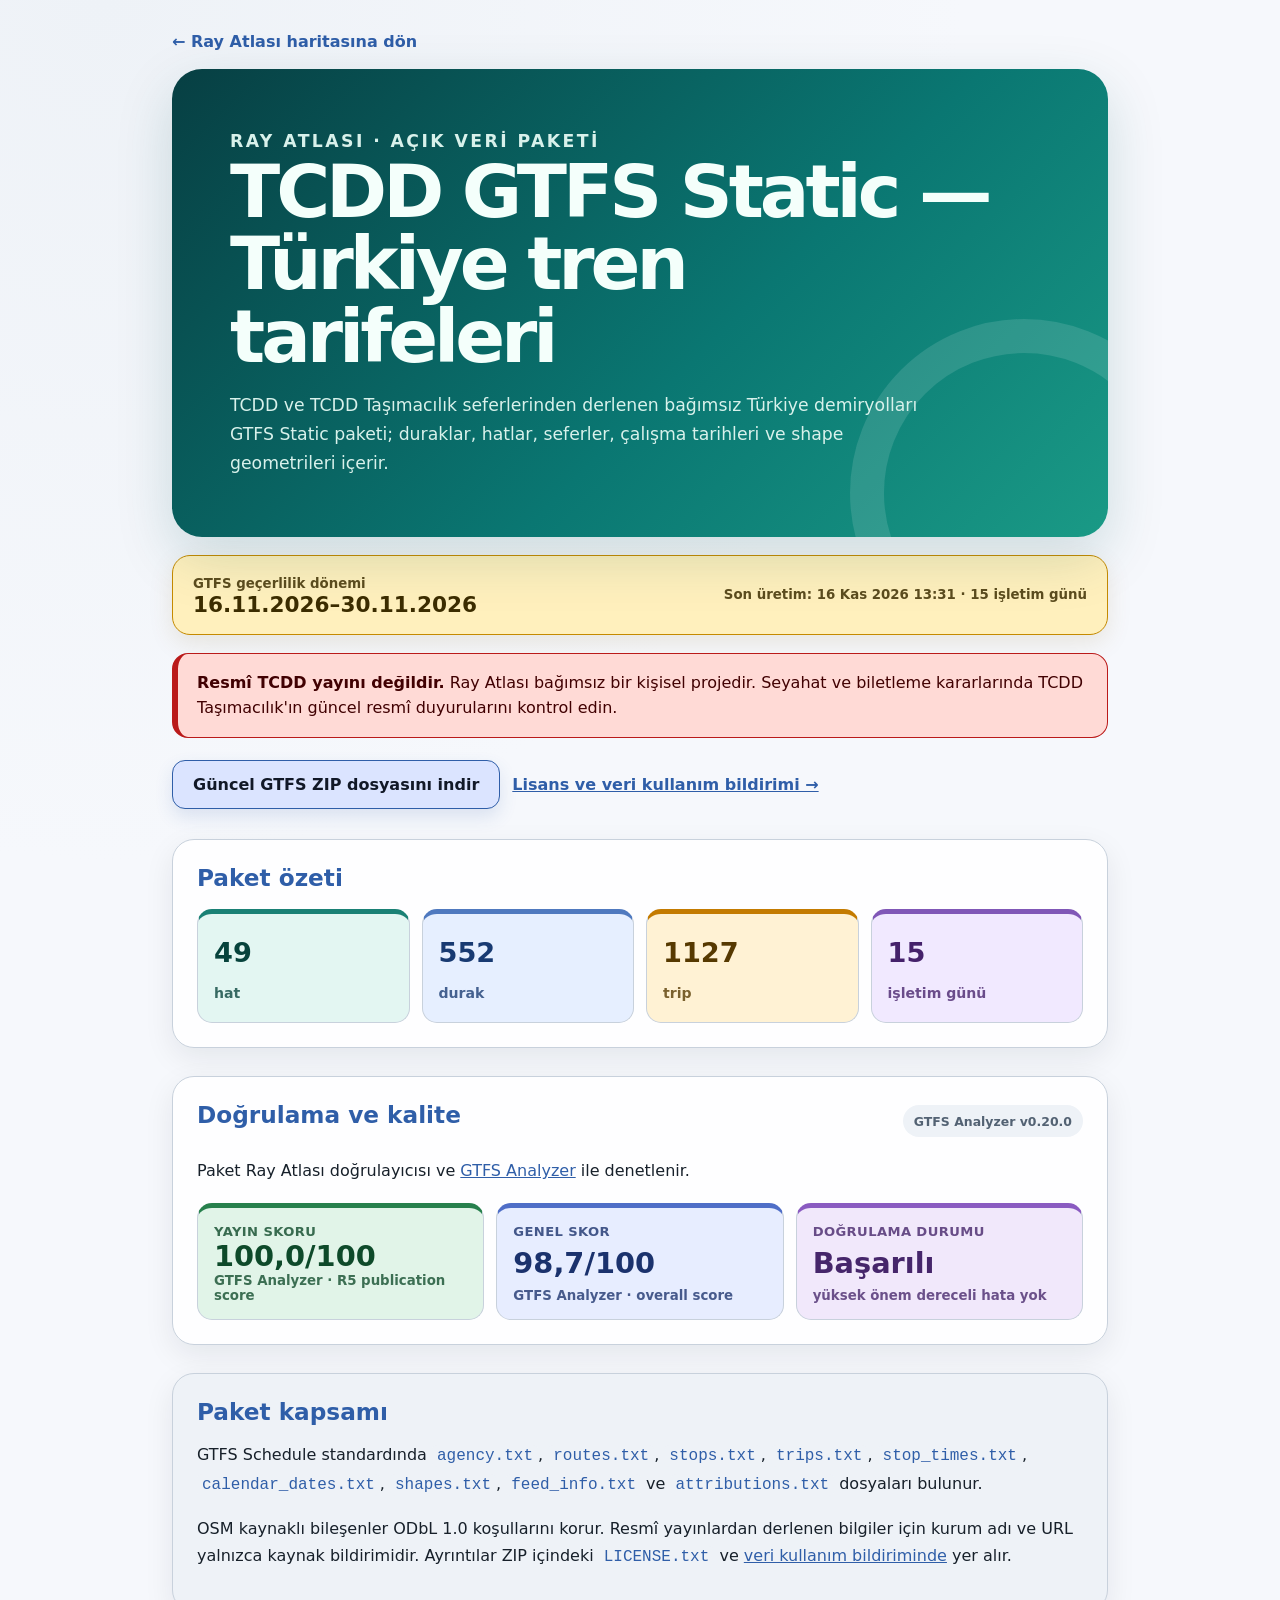
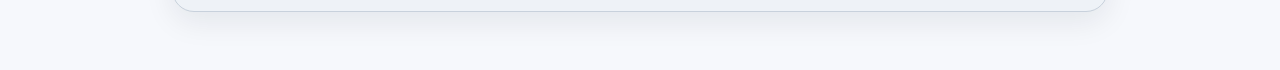
==== commit 9404c214: "Haftalık 15 günlük tarife yayını" ====
--- a/gtfs/index.html
+++ b/gtfs/index.html
@@ -15,7 +15,7 @@
     <meta property="og:type" content="website" />
     <meta property="og:url" content="https://ttezer.github.io/tr-railways/gtfs/" />
     <meta property="og:image" content="https://ttezer.github.io/tr-railways/og.png" />
-    <script type="application/ld+json">{"@context":"https://schema.org","@type":"Dataset","name":"Türkiye Demiryolları GTFS Static","alternateName":["TCDD GTFS","TCDD Taşımacılık GTFS"],"description":"TCDD ve TCDD Taşımacılık seferlerinden derlenen bağımsız Türkiye demiryolları GTFS Static paketi; duraklar, hatlar, seferler, çalışma tarihleri ve shape geometrileri içerir.","url":"https://ttezer.github.io/tr-railways/gtfs/","inLanguage":"tr","temporalCoverage":"20261109/20261123","dateModified":"2026-11-09","creator":{"@type":"Person","name":"Tacettin Tezer"},"publisher":{"@type":"Organization","name":"Ray Atlası","url":"https://ttezer.github.io/tr-railways/"},"isBasedOn":"https://www.tcddtasimacilik.gov.tr/","license":"https://ttezer.github.io/tr-railways/DATA_LICENSE.txt","distribution":{"@type":"DataDownload","encodingFormat":"application/zip","contentUrl":"https://ttezer.github.io/tr-railways/gtfs/latest.zip","name":"latest.zip"}}</script>
+    <script type="application/ld+json">{"@context":"https://schema.org","@type":"Dataset","name":"Türkiye Demiryolları GTFS Static","alternateName":["TCDD GTFS","TCDD Taşımacılık GTFS"],"description":"TCDD ve TCDD Taşımacılık seferlerinden derlenen bağımsız Türkiye demiryolları GTFS Static paketi; duraklar, hatlar, seferler, çalışma tarihleri ve shape geometrileri içerir.","url":"https://ttezer.github.io/tr-railways/gtfs/","inLanguage":"tr","temporalCoverage":"20261116/20261130","dateModified":"2026-11-16","creator":{"@type":"Person","name":"Tacettin Tezer"},"publisher":{"@type":"Organization","name":"Ray Atlası","url":"https://ttezer.github.io/tr-railways/"},"isBasedOn":"https://www.tcddtasimacilik.gov.tr/","license":"https://ttezer.github.io/tr-railways/DATA_LICENSE.txt","distribution":{"@type":"DataDownload","encodingFormat":"application/zip","contentUrl":"https://ttezer.github.io/tr-railways/gtfs/latest.zip","name":"latest.zip"}}</script>
     <style>
       :root {
         color-scheme: light dark;
@@ -152,8 +152,8 @@
         <p>TCDD ve TCDD Taşımacılık seferlerinden derlenen bağımsız Türkiye demiryolları GTFS Static paketi; duraklar, hatlar, seferler, çalışma tarihleri ve shape geometrileri içerir.</p>
       </section>
       <div class="validity" aria-label="GTFS geçerlilik bilgisi">
-        <div><small>GTFS geçerlilik dönemi</small><strong>09.11.2026–23.11.2026</strong></div>
-        <small>Son üretim: 9 Kas 2026 15:24 · 15 işletim günü</small>
+        <div><small>GTFS geçerlilik dönemi</small><strong>16.11.2026–30.11.2026</strong></div>
+        <small>Son üretim: 16 Kas 2026 13:31 · 15 işletim günü</small>
       </div>
       <p class="notice"><strong>Resmî TCDD yayını değildir.</strong> Ray Atlası bağımsız bir kişisel projedir. Seyahat ve biletleme kararlarında TCDD Taşımacılık'ın güncel resmî duyurularını kontrol edin.</p>
       <div class="action-row">
@@ -172,7 +172,7 @@
       <section class="section">
         <div class="section-title-row">
           <h2>Doğrulama ve kalite</h2>
-          <span class="version-badge">GTFS Analyzer v0.19.0</span>
+          <span class="version-badge">GTFS Analyzer v0.20.0</span>
         </div>
         <p>Paket Ray Atlası doğrulayıcısı ve <a href="https://github.com/ttezer/gtfs-analyzer">GTFS Analyzer</a> ile denetlenir.</p>
         <div class="score-grid" aria-label="GTFS kalite skorları">
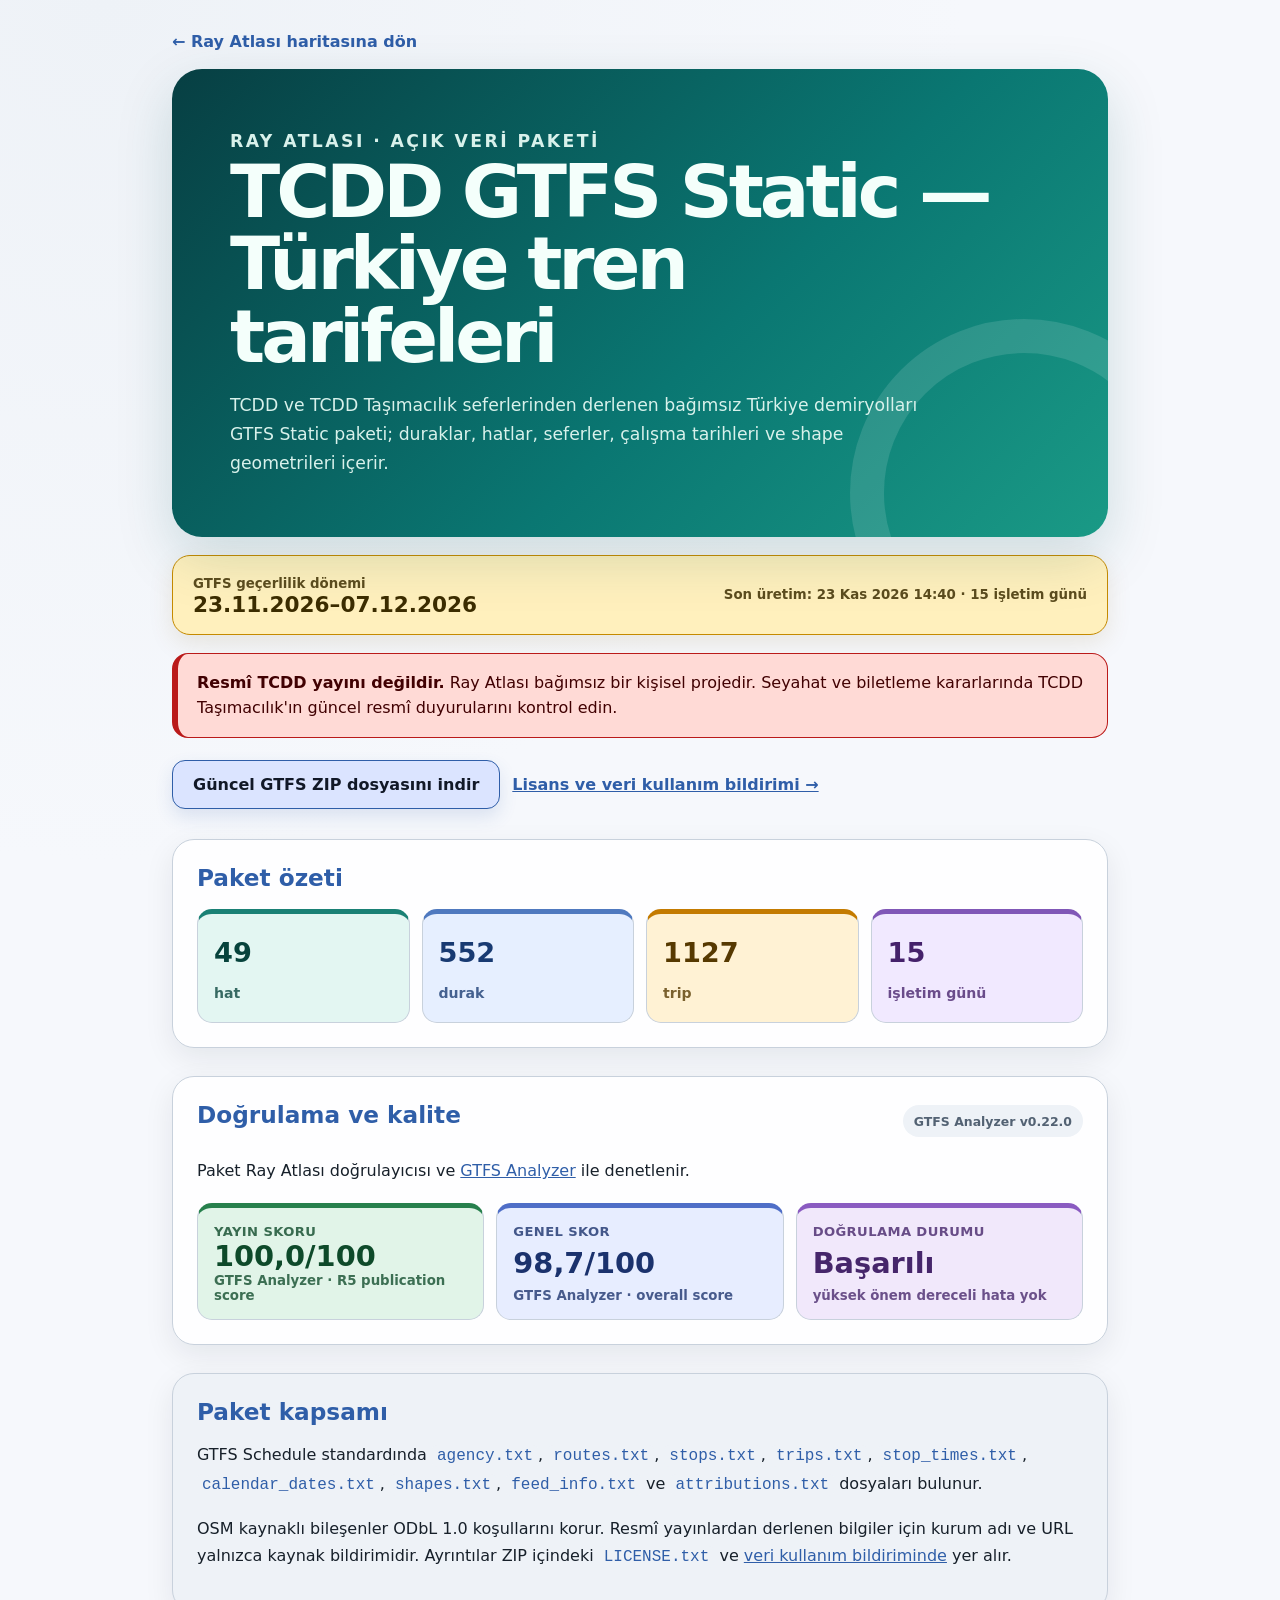
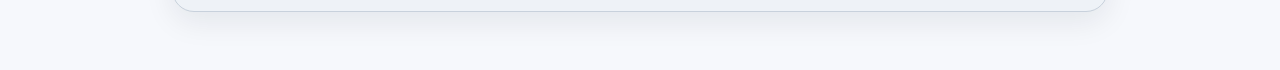
==== commit 228aa6b8: "Haftalık 15 günlük tarife yayını" ====
--- a/gtfs/index.html
+++ b/gtfs/index.html
@@ -7,7 +7,7 @@
     <meta name="description" content="TCDD ve TCDD Taşımacılık seferlerinden derlenen bağımsız Türkiye demiryolları GTFS Static paketi; duraklar, hatlar, seferler, çalışma tarihleri ve shape geometrileri içerir." />
     <meta name="keywords" content="TCDD GTFS, TCDD Taşımacılık GTFS, Türkiye GTFS, tren tarifesi GTFS, GTFS Static indir" />
     <meta name="robots" content="index, follow" />
-    <meta name="ray-atlasi-provenance" content="sha256:60a9581d56e66568e02153fd04eb66c9d73c7ea7bf2c5eab22659f207739d9f8" />
+    <meta name="ray-atlasi-provenance" content="sha256:82cc58da5879283df0ebae40f7854582b78764ee01fd44efde87fd9124a63672" />
     <link rel="provenance" href="../data/provenance.json" />
     <link rel="canonical" href="https://ttezer.github.io/tr-railways/gtfs/" />
     <meta property="og:title" content="TCDD GTFS Static İndir | Ray Atlası" />
@@ -15,7 +15,7 @@
     <meta property="og:type" content="website" />
     <meta property="og:url" content="https://ttezer.github.io/tr-railways/gtfs/" />
     <meta property="og:image" content="https://ttezer.github.io/tr-railways/og.png" />
-    <script type="application/ld+json">{"@context":"https://schema.org","@type":"Dataset","name":"Türkiye Demiryolları GTFS Static","alternateName":["TCDD GTFS","TCDD Taşımacılık GTFS"],"description":"TCDD ve TCDD Taşımacılık seferlerinden derlenen bağımsız Türkiye demiryolları GTFS Static paketi; duraklar, hatlar, seferler, çalışma tarihleri ve shape geometrileri içerir.","url":"https://ttezer.github.io/tr-railways/gtfs/","inLanguage":"tr","temporalCoverage":"20261116/20261130","dateModified":"2026-11-16","creator":{"@type":"Person","name":"Tacettin Tezer"},"publisher":{"@type":"Organization","name":"Ray Atlası","url":"https://ttezer.github.io/tr-railways/"},"isBasedOn":"https://www.tcddtasimacilik.gov.tr/","license":"https://ttezer.github.io/tr-railways/DATA_LICENSE.txt","distribution":{"@type":"DataDownload","encodingFormat":"application/zip","contentUrl":"https://ttezer.github.io/tr-railways/gtfs/latest.zip","name":"latest.zip"}}</script>
+    <script type="application/ld+json">{"@context":"https://schema.org","@type":"Dataset","name":"Türkiye Demiryolları GTFS Static","alternateName":["TCDD GTFS","TCDD Taşımacılık GTFS"],"description":"TCDD ve TCDD Taşımacılık seferlerinden derlenen bağımsız Türkiye demiryolları GTFS Static paketi; duraklar, hatlar, seferler, çalışma tarihleri ve shape geometrileri içerir.","url":"https://ttezer.github.io/tr-railways/gtfs/","inLanguage":"tr","temporalCoverage":"20261123/20261207","dateModified":"2026-11-23","creator":{"@type":"Person","name":"Tacettin Tezer"},"publisher":{"@type":"Organization","name":"Ray Atlası","url":"https://ttezer.github.io/tr-railways/"},"isBasedOn":"https://www.tcddtasimacilik.gov.tr/","license":"https://ttezer.github.io/tr-railways/DATA_LICENSE.txt","distribution":{"@type":"DataDownload","encodingFormat":"application/zip","contentUrl":"https://ttezer.github.io/tr-railways/gtfs/latest.zip","name":"latest.zip"}}</script>
     <style>
       :root {
         color-scheme: light dark;
@@ -152,8 +152,8 @@
         <p>TCDD ve TCDD Taşımacılık seferlerinden derlenen bağımsız Türkiye demiryolları GTFS Static paketi; duraklar, hatlar, seferler, çalışma tarihleri ve shape geometrileri içerir.</p>
       </section>
       <div class="validity" aria-label="GTFS geçerlilik bilgisi">
-        <div><small>GTFS geçerlilik dönemi</small><strong>16.11.2026–30.11.2026</strong></div>
-        <small>Son üretim: 16 Kas 2026 13:31 · 15 işletim günü</small>
+        <div><small>GTFS geçerlilik dönemi</small><strong>23.11.2026–07.12.2026</strong></div>
+        <small>Son üretim: 23 Kas 2026 14:40 · 15 işletim günü</small>
       </div>
       <p class="notice"><strong>Resmî TCDD yayını değildir.</strong> Ray Atlası bağımsız bir kişisel projedir. Seyahat ve biletleme kararlarında TCDD Taşımacılık'ın güncel resmî duyurularını kontrol edin.</p>
       <div class="action-row">
@@ -172,7 +172,7 @@
       <section class="section">
         <div class="section-title-row">
           <h2>Doğrulama ve kalite</h2>
-          <span class="version-badge">GTFS Analyzer v0.20.0</span>
+          <span class="version-badge">GTFS Analyzer v0.22.0</span>
         </div>
         <p>Paket Ray Atlası doğrulayıcısı ve <a href="https://github.com/ttezer/gtfs-analyzer">GTFS Analyzer</a> ile denetlenir.</p>
         <div class="score-grid" aria-label="GTFS kalite skorları">
